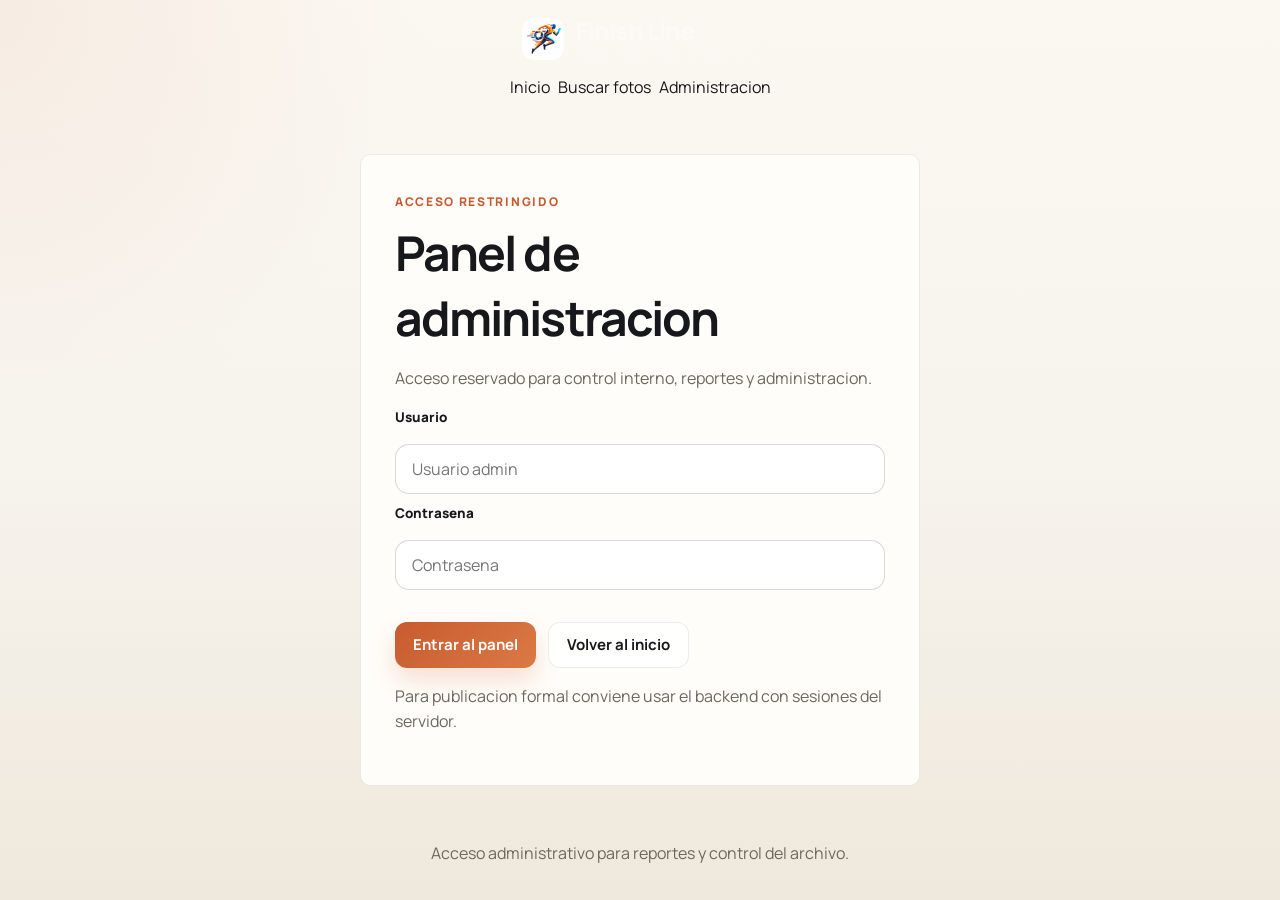
==== admin.html @ 40e3739c "Actualizar sitio y backend" ====
<!doctype html>
<html lang="es">
<head>
  <meta charset="UTF-8">
  <meta name="viewport" content="width=device-width, initial-scale=1.0">
  <title>Finish Line | Administracion</title>
  <meta
    name="description"
    content="Acceso de administrador para controlar reportes y compras."
  >
  <meta name="robots" content="noindex, nofollow, noarchive">
  <link rel="preconnect" href="https://fonts.googleapis.com">
  <link rel="preconnect" href="https://fonts.gstatic.com" crossorigin>
  <link
    href="https://fonts.googleapis.com/css2?family=Manrope:wght@400;500;600;700;800&display=swap"
    rel="stylesheet"
  >
  <link rel="icon" href="assets/brand/favicon.png" type="image/png">
  <link rel="stylesheet" href="styles.css">
</head>
<body data-page="admin-login">
  <header class="site-header">
    <a class="brand" href="index.html">
      <span class="brand-mark"><img src="assets/brand/logo-mark.png" alt="Logo Finish Line"></span>
      <span class="brand-copy">
        <strong>Finish Line</strong>
        <small>Panel de administracion</small>
      </span>
    </a>

    <nav class="site-nav" aria-label="Navegacion principal">
      <a href="index.html">Inicio</a>
      <a href="carrera.html?race=cdmx-maraton-2025">Buscar fotos</a>
      <a href="admin.html" class="is-active">Administracion</a>
    </nav>
  </header>

  <main class="page-shell admin-shell">
    <section class="admin-login-card">
      <span class="eyebrow">Acceso restringido</span>
      <h1>Panel de administracion</h1>
      <p class="lead admin-lead">
        Acceso reservado para control interno, reportes y administracion.
      </p>

      <form id="admin-login-form" class="admin-form">
        <label class="field-label" for="admin-user">Usuario</label>
        <input
          id="admin-user"
          class="text-input"
          type="text"
          autocomplete="username"
          placeholder="Usuario admin"
        >

        <label class="field-label" for="admin-password">Contrasena</label>
        <input
          id="admin-password"
          class="text-input"
          type="password"
          autocomplete="current-password"
          placeholder="Contrasena"
        >

        <p class="muted-copy hidden" id="admin-login-error"></p>

        <div class="button-row compact-row">
          <button class="btn btn-primary" type="submit">Entrar al panel</button>
          <a class="btn btn-secondary" href="index.html">Volver al inicio</a>
        </div>
      </form>

      <p class="muted-copy admin-footnote">
        Para publicacion formal conviene usar el backend con sesiones del servidor.
      </p>
    </section>
  </main>

  <footer class="site-footer">
    <p>Acceso administrativo para reportes y control del archivo.</p>
  </footer>

  <script src="data.js" defer></script>
  <script src="app.js" defer></script>
</body>
</html>
---- styles.css ----
:root {
  --bg: #f7f4ee;
  --bg-strong: #efe8dc;
  --surface: #fffdf9;
  --surface-soft: #f4eee4;
  --surface-dark: #17181c;
  --surface-dark-2: #23252b;
  --ink: #17181c;
  --ink-soft: #6d675f;
  --ink-inverse: #fbfaf7;
  --line: rgba(23, 24, 28, 0.08);
  --line-strong: rgba(23, 24, 28, 0.16);
  --accent: #c75b2f;
  --accent-strong: #9f451f;
  --accent-soft: rgba(199, 91, 47, 0.1);
  --danger: #b63a34;
  --shadow-lg: 0 24px 48px rgba(38, 31, 21, 0.08);
  --shadow-md: 0 14px 28px rgba(38, 31, 21, 0.06);
  --radius-xl: 22px;
  --radius-lg: 18px;
  --radius-md: 14px;
  --radius-sm: 10px;
  --max-width: 1440px;
}

* {
  box-sizing: border-box;
}

html {
  scroll-behavior: smooth;
}

body {
  margin: 0;
  min-height: 100vh;
  font-family: "Manrope", sans-serif;
  color: var(--ink);
  background:
    radial-gradient(circle at top left, rgba(199, 91, 47, 0.08), transparent 28%),
    linear-gradient(180deg, #fbf8f2 0%, var(--bg) 48%, var(--bg-strong) 100%);
}

body.admin-protected main,
body.admin-protected footer {
  visibility: hidden;
}

body.admin-protected.is-admin-ready main,
body.admin-protected.is-admin-ready footer {
  visibility: visible;
}

img {
  display: block;
  max-width: 100%;
}

a {
  color: inherit;
  text-decoration: none;
}

button,
input {
  font: inherit;
}

select {
  font: inherit;
}

.hidden {
  display: none !important;
}

.sr-only {
  position: absolute;
  width: 1px;
  height: 1px;
  padding: 0;
  margin: -1px;
  overflow: hidden;
  clip: rect(0, 0, 0, 0);
  white-space: nowrap;
  border: 0;
}

.site-header,
.site-main,
.site-footer,
.page-shell {
  width: min(calc(100% - 48px), var(--max-width));
  margin-inline: auto;
}

.site-header {
  display: flex;
  flex-direction: column;
  align-items: center;
  justify-content: center;
  gap: 12px;
  width: 100%;
  margin-top: 0;
  margin-inline: 0;
  padding: 14px max(28px, calc((100vw - var(--max-width)) / 2 + 24px)) 12px;
  border-radius: 0;
}

.site-header-dark {
  background: linear-gradient(180deg, rgba(23, 24, 28, 0.98), rgba(23, 24, 28, 0.94));
  border-bottom: 1px solid rgba(255, 255, 255, 0.06);
  box-shadow: none;
}

.brand {
  display: inline-flex;
  align-items: center;
  gap: 12px;
  justify-content: center;
}

.brand-mark {
  width: 42px;
  height: 42px;
  display: grid;
  place-items: center;
  border-radius: 12px;
  background: #ffffff;
  color: var(--ink-inverse);
  border: 0;
  font-size: 0.78rem;
  font-weight: 800;
  letter-spacing: 0.12em;
  overflow: hidden;
}

.brand-mark img {
  width: 100%;
  height: 100%;
  display: block;
  object-fit: cover;
}

.brand-copy {
  display: grid;
  gap: 2px;
}

.brand-copy strong {
  color: var(--ink-inverse);
  font-size: 1.55rem;
  font-weight: 800;
  letter-spacing: -0.04em;
}

.brand-copy small {
  color: rgba(248, 250, 252, 0.62);
  font-size: 0.68rem;
  letter-spacing: 0.18em;
  text-transform: uppercase;
}

.site-nav {
  display: inline-flex;
  align-items: center;
  gap: 8px;
  flex-wrap: wrap;
  justify-content: center;
}

.site-nav-dark a {
  padding: 10px 8px;
  border-radius: 0;
  color: rgba(248, 250, 252, 0.84);
  font-size: 0.92rem;
  font-weight: 700;
  border-bottom: 2px solid transparent;
  transition: border-color 160ms ease, color 160ms ease, transform 160ms ease;
}

.site-nav-dark a:hover,
.site-nav-dark a.is-active {
  background: transparent;
  color: #ffffff;
  border-color: var(--accent);
  transform: translateY(-1px);
}

.cart-link {
  display: inline-flex;
  align-items: center;
  gap: 8px;
}

.cart-count {
  display: inline-flex;
  align-items: center;
  justify-content: center;
  min-width: 22px;
  height: 22px;
  padding: 0 6px;
  border-radius: 999px;
  background: var(--accent);
  color: #ffffff;
  font-size: 0.74rem;
  font-weight: 800;
}

.site-main {
  padding: 34px 0 64px;
}

body[data-page="home"] .site-main {
  width: 100%;
  padding-top: 0;
  padding-bottom: 48px;
}

.site-footer {
  padding: 12px 0 34px;
}

.site-footer p {
  margin: 0;
  color: var(--ink-soft);
  text-align: center;
}

.eyebrow {
  display: inline-flex;
  margin-bottom: 10px;
  color: var(--accent);
  font-size: 0.75rem;
  font-weight: 800;
  letter-spacing: 0.14em;
  text-transform: uppercase;
}

.lead,
.muted-copy,
.section-heading p,
.race-card p,
.step-card p,
.finder-card p,
.cart-item-copy p,
.cart-item-copy small,
.admin-footnote,
.admin-lead {
  color: var(--ink-soft);
  line-height: 1.6;
}

.section {
  padding: 26px 0 10px;
}

.section-tight {
  padding-top: 10px;
}

.section-heading {
  max-width: 980px;
}

.section-heading h1,
.section-heading h2,
.results-header h2,
.finder-card h2,
.admin-login-card h1,
.modal-card h2,
.step-card h3,
.race-card h3,
.cart-item-copy h3 {
  margin: 0;
  letter-spacing: -0.04em;
}

.section-heading h1,
.section-heading h2 {
  margin-bottom: 8px;
  font-size: clamp(1.8rem, 3.2vw, 2.8rem);
  line-height: 1.12;
}

.section-heading-row {
  display: flex;
  align-items: end;
  justify-content: space-between;
  gap: 18px;
}

.section-heading-compact {
  margin-bottom: 18px;
}

.section-heading-inline {
  display: flex;
  align-items: baseline;
  gap: 14px;
  flex-wrap: wrap;
}

.section-link {
  display: inline-flex;
  margin-top: 10px;
}

.text-link {
  color: var(--accent-strong);
  font-weight: 700;
  white-space: nowrap;
}

.button-row,
.results-header,
.photo-actions,
.race-card-footer,
.chip-list,
.report-actions {
  display: flex;
  gap: 12px;
}

.button-row {
  margin-top: 22px;
  flex-wrap: wrap;
}

.btn {
  display: inline-flex;
  align-items: center;
  justify-content: center;
  gap: 8px;
  min-height: 46px;
  padding: 0 18px;
  border: 0;
  border-radius: 12px;
  cursor: pointer;
  font-size: 0.94rem;
  font-weight: 700;
  transition: transform 160ms ease, box-shadow 160ms ease, background 160ms ease;
}

.btn:hover {
  transform: translateY(-1px);
}

.btn-primary {
  background: linear-gradient(135deg, var(--accent), #db7a45);
  color: #ffffff;
  box-shadow: 0 12px 24px rgba(199, 91, 47, 0.18);
}

.btn-secondary {
  background: rgba(255, 255, 255, 0.86);
  color: var(--ink);
  border: 1px solid var(--line);
}

.stretch {
  width: 100%;
}

.field-label {
  display: block;
  margin-bottom: 8px;
  font-size: 0.84rem;
  font-weight: 800;
}

.text-input {
  width: 100%;
  min-height: 50px;
  padding: 0 16px;
  border-radius: 14px;
  border: 1px solid var(--line-strong);
  background: #ffffff;
  color: var(--ink);
  outline: none;
  transition: border-color 160ms ease, box-shadow 160ms ease;
}

.text-input:focus {
  border-color: rgba(255, 106, 0, 0.5);
  box-shadow: 0 0 0 4px rgba(255, 106, 0, 0.12);
}

.home-hero {
  display: block;
  width: 100%;
  min-height: 620px;
  padding: 36px max(28px, calc((100vw - var(--max-width)) / 2 + 24px)) 48px;
  background-image:
    linear-gradient(180deg, rgba(11, 13, 18, 0.24), rgba(11, 13, 18, 0.12)),
    url("assets/races/cdmx-21k-2026/cover.jpg");
  background-size: cover;
  background-position: center;
}

.home-hero-copy,
.home-search-panel,
.catalog-hero,
.event-hero,
.finder-card,
.results-shell,
.race-card,
.step-card,
.report-table-shell,
.report-card,
.admin-login-card {
  background: var(--surface);
  border: 1px solid var(--line);
  box-shadow: none;
}

.home-hero-copy,
.home-search-panel,
.catalog-hero,
.event-hero,
.finder-card,
.results-shell,
.race-card,
.step-card,
.report-table-shell,
.report-card,
.admin-login-card {
  border-radius: 10px;
}

.home-hero-surface {
  min-height: 520px;
  display: grid;
  place-items: center;
}

.hero-search-shell {
  width: min(100%, 1180px);
  padding: 38px 52px 32px;
  border-radius: 18px;
  background: rgba(255, 253, 249, 0.92);
  border: 1px solid rgba(255, 255, 255, 0.72);
  backdrop-filter: blur(6px);
  text-align: center;
}

.hero-kicker {
  display: inline-flex;
  margin-bottom: 10px;
  color: var(--accent);
  font-size: 0.8rem;
  font-weight: 800;
  letter-spacing: 0.24em;
  text-transform: uppercase;
}

.hero-search-shell h1 {
  margin: 0 0 24px;
  color: #0f1828;
  font-size: clamp(1.9rem, 3vw, 3.2rem);
  font-weight: 600;
  letter-spacing: 0.32em;
  text-transform: uppercase;
}

.hero-search-form {
  display: grid;
  grid-template-columns: minmax(260px, 1fr) minmax(260px, 1fr) 132px;
  gap: 18px;
  align-items: center;
}

.hero-search-control {
  width: 100%;
  min-height: 58px;
  padding: 0 20px;
  border: 1px solid rgba(15, 24, 40, 0.16);
  background: rgba(255, 255, 255, 0.96);
  color: #0f1828;
  font-size: 1rem;
  border-radius: 10px;
  outline: none;
}

.hero-search-button {
  min-height: 58px;
  border: 0;
  border-radius: 999px;
  background: #c11d1d;
  color: #ffffff;
  font-size: 0.98rem;
  font-weight: 800;
  cursor: pointer;
}

.event-grid {
  display: grid;
  gap: 18px;
  grid-template-columns: repeat(auto-fit, minmax(230px, 1fr));
}

.section-gallery {
  background: rgba(250, 246, 239, 0.88);
}

.gallery-grid {
  display: grid;
  gap: 18px;
  grid-template-columns: repeat(auto-fit, minmax(250px, 1fr));
}

.gallery-preview-card {
  overflow: hidden;
  border: 1px solid var(--line);
  border-radius: 10px;
  background: linear-gradient(180deg, rgba(255, 255, 255, 0.96), rgba(249, 243, 235, 0.98));
}

.gallery-preview-link {
  display: grid;
  height: 100%;
}

.gallery-preview-media {
  min-height: 220px;
  background-size: cover;
  background-position: center;
}

.gallery-preview-content {
  display: grid;
  gap: 10px;
  padding: 18px 18px 20px;
}

.gallery-preview-content h3 {
  margin: 0;
  font-size: 1.12rem;
  line-height: 1.18;
}

.gallery-preview-content p {
  margin: 0;
}

body[data-page="home"] .section {
  width: 100%;
  margin: 0;
  padding: 34px max(28px, calc((100vw - var(--max-width)) / 2 + 24px));
  border-bottom: 1px solid rgba(199, 91, 47, 0.08);
  background: rgba(255, 252, 247, 0.58);
}

.event-grid-full {
  grid-template-columns: repeat(auto-fit, minmax(320px, 1fr));
}

.race-card {
  overflow: hidden;
  background: linear-gradient(180deg, rgba(255, 255, 255, 0.95), rgba(251, 247, 240, 0.98));
}

.race-card-media {
  min-height: 210px;
  background-size: cover;
  background-position: center;
}

.race-card-content {
  padding: 20px 20px 14px;
  display: grid;
  gap: 10px;
}

.race-card h3 {
  font-size: 1.16rem;
  line-height: 1.14;
}

.race-meta {
  display: flex;
  flex-wrap: wrap;
  gap: 8px;
}

.tag,
.chip {
  display: inline-flex;
  align-items: center;
  justify-content: center;
  min-height: 30px;
  padding: 0 12px;
  border-radius: 999px;
  font-size: 0.78rem;
  font-weight: 800;
}

.tag {
  background: var(--accent-soft);
  color: var(--accent-strong);
}

.tag.subtle,
.chip {
  background: rgba(17, 19, 24, 0.05);
  color: var(--ink);
}

.chip {
  border: 1px solid rgba(17, 19, 24, 0.06);
  cursor: pointer;
}

.race-card-footer {
  padding: 0 18px 18px;
}

.pricing-grid {
  display: grid;
  gap: 18px;
  grid-template-columns: repeat(auto-fit, minmax(320px, 1fr));
}

.pricing-card {
  display: grid;
  gap: 12px;
  padding: 24px;
  background: rgba(255, 253, 249, 0.96);
  border: 1px solid var(--line);
  border-radius: 10px;
}

.pricing-card h2 {
  margin: 0;
  font-size: 1.35rem;
  letter-spacing: -0.03em;
}

.catalog-hero {
  display: flex;
  align-items: end;
  justify-content: space-between;
  gap: 18px;
  padding: 30px;
  background: linear-gradient(180deg, rgba(255, 253, 249, 0.96), rgba(245, 237, 226, 0.9));
}

.catalog-search {
  width: min(100%, 520px);
}

.event-hero {
  min-height: 280px;
  padding: 30px;
  display: flex;
  align-items: end;
  color: #ffffff;
  background-size: cover;
  background-position: center;
}

.event-hero-copy {
  width: 100%;
  display: flex;
  align-items: end;
  justify-content: space-between;
  gap: 18px;
  flex-wrap: wrap;
}

.event-hero-copy h1 {
  margin: 0 0 8px;
  max-width: 18ch;
  font-size: clamp(2.1rem, 3.8vw, 3.5rem);
  line-height: 0.96;
}

.event-hero-copy p,
.event-hero-copy small {
  margin: 0;
  color: rgba(248, 250, 252, 0.86);
}

.event-hero-stats {
  display: flex;
  flex-wrap: wrap;
  gap: 10px;
}

.event-hero-stats span {
  display: inline-flex;
  align-items: center;
  min-height: 36px;
  padding: 0 14px;
  border-radius: 999px;
  background: rgba(255, 255, 255, 0.12);
  color: #ffffff;
  font-size: 0.86rem;
  font-weight: 800;
}

.finder-layout,
.cart-layout {
  display: grid;
  grid-template-columns: minmax(420px, 520px) minmax(0, 1fr);
  gap: 28px;
  align-items: start;
  margin-top: 22px;
}

.finder-sidebar {
  display: grid;
  gap: 18px;
}

.finder-card,
.results-shell {
  padding: 24px;
  background: linear-gradient(180deg, rgba(255, 253, 249, 0.98), rgba(248, 242, 233, 0.96));
}

.finder-card h2,
.results-header h2 {
  margin-bottom: 8px;
  font-size: 1.5rem;
}

.search-form {
  display: grid;
  grid-template-columns: minmax(0, 1fr) minmax(0, 1fr);
  gap: 10px;
  align-items: center;
}

.search-form .btn {
  grid-column: 1 / -1;
  width: 100%;
}

.chip-list {
  margin-top: 16px;
  flex-wrap: wrap;
}

.results-header {
  align-items: end;
  justify-content: space-between;
  margin-bottom: 18px;
  flex-wrap: wrap;
}

.photo-grid {
  display: grid;
  gap: 18px;
  grid-template-columns: repeat(auto-fit, minmax(250px, 1fr));
}

.photo-card {
  display: grid;
  overflow: hidden;
  border-radius: var(--radius-lg);
  background: rgba(255, 253, 249, 0.98);
  border: 1px solid rgba(255, 255, 255, 0.9);
  box-shadow: none;
}

.photo-media {
  position: relative;
  min-height: 280px;
  background-size: cover;
  background-position: center;
}

.lock-overlay {
  position: absolute;
  inset: 0;
  display: grid;
  place-items: center;
  padding: 20px;
  text-align: center;
  color: #ffffff;
  background:
    linear-gradient(180deg, rgba(9, 12, 18, 0.18), rgba(9, 12, 18, 0.72)),
    repeating-linear-gradient(
      135deg,
      rgba(255, 255, 255, 0.08) 0 18px,
      rgba(255, 255, 255, 0.02) 18px 36px
    );
}

.watermark {
  position: absolute;
  left: 10%;
  top: 22%;
  font-size: 0.92rem;
  font-weight: 800;
  letter-spacing: 0.18em;
  opacity: 0.18;
  transform: rotate(-14deg);
}

.watermark-alt {
  top: auto;
  bottom: 18%;
  left: auto;
  right: 8%;
  transform: rotate(-12deg);
}

.photo-content {
  display: grid;
  gap: 10px;
  padding: 18px 18px 14px;
}

.photo-content h3 {
  font-size: 1.14rem;
  line-height: 1.14;
}

.photo-meta-row {
  display: flex;
  flex-wrap: wrap;
  gap: 8px;
}

.photo-actions {
  padding: 0 18px 18px;
}

.price-box {
  display: grid;
  gap: 4px;
  padding: 14px 16px;
  margin-top: 14px;
  border-radius: 16px;
  background: rgba(199, 91, 47, 0.08);
  border: 1px solid rgba(199, 91, 47, 0.14);
}

.price-box strong {
  font-size: 1.65rem;
}

.cart-list {
  display: grid;
  gap: 14px;
}

.cart-item {
  display: grid;
  grid-template-columns: 120px minmax(0, 1fr) auto;
  gap: 16px;
  align-items: center;
  padding: 16px;
  border-radius: 16px;
  background: rgba(255, 253, 249, 0.98);
  border: 1px solid var(--line);
  box-shadow: none;
}

.cart-item-media {
  min-height: 90px;
  border-radius: 14px;
  background-size: cover;
  background-position: center;
}

.cart-item-copy h3 {
  margin-bottom: 6px;
  font-size: 1.04rem;
  line-height: 1.15;
}

.cart-item-copy p,
.cart-item-copy small {
  margin: 0;
}

.cart-item-actions {
  display: grid;
  justify-items: end;
  gap: 10px;
}

.cart-item-actions strong {
  font-size: 1.08rem;
}

.btn-link {
  padding: 0;
  border: 0;
  background: transparent;
  color: var(--danger);
  cursor: pointer;
  font-weight: 700;
}

.checkout-form,
.admin-form,
.payment-form {
  display: grid;
  gap: 10px;
}

#cart-error,
#payment-error,
#admin-login-error {
  margin: 0;
  color: var(--danger);
}

.empty-card {
  padding: 26px;
  border-radius: var(--radius-lg);
  background: rgba(255, 253, 249, 0.98);
  border: 1px solid var(--line);
}

.empty-card h3 {
  margin: 0 0 8px;
  font-size: 1.3rem;
}

.empty-card p {
  margin: 0 0 16px;
}

.admin-shell {
  display: grid;
  place-items: center;
  min-height: calc(100vh - 180px);
}

.admin-login-card {
  width: min(100%, 560px);
  padding: 34px;
}

.admin-login-card h1 {
  margin-bottom: 12px;
  font-size: clamp(2rem, 4vw, 3rem);
}

.report-hero {
  display: flex;
  align-items: end;
  justify-content: space-between;
  gap: 20px;
}

.report-actions {
  flex-wrap: wrap;
}

.report-grid {
  display: grid;
  gap: 18px;
  grid-template-columns: repeat(auto-fit, minmax(220px, 1fr));
}

.report-card {
  padding: 22px;
}

.report-card strong {
  display: block;
  margin-bottom: 8px;
  font-size: 1.8rem;
}

.report-table-shell {
  padding: 28px;
}

.table-wrap {
  overflow: auto;
  border-radius: var(--radius-lg);
  border: 1px solid var(--line);
  background: #ffffff;
}

.report-table {
  width: 100%;
  min-width: 820px;
  border-collapse: collapse;
}

.report-table th,
.report-table td {
  padding: 14px 16px;
  text-align: left;
  border-bottom: 1px solid rgba(17, 19, 24, 0.08);
}

.report-table th {
  background: #ffffff;
  font-size: 0.78rem;
  letter-spacing: 0.08em;
  text-transform: uppercase;
  color: var(--ink-soft);
}

.modal-shell {
  position: fixed;
  inset: 0;
  display: grid;
  place-items: center;
  padding: 22px;
  background: rgba(15, 23, 42, 0.42);
  backdrop-filter: blur(10px);
  z-index: 30;
}

.modal-card {
  width: min(100%, 520px);
  padding: 28px;
  border-radius: var(--radius-xl);
  background: #ffffff;
  box-shadow: var(--shadow-lg);
}

.modal-close {
  display: inline-flex;
  margin-left: auto;
  margin-bottom: 18px;
  padding: 0;
  border: 0;
  background: transparent;
  color: var(--ink-soft);
  cursor: pointer;
}

@media (max-width: 980px) {
  .catalog-hero,
  .cart-layout,
  .report-hero {
    grid-template-columns: 1fr;
    flex-direction: column;
  }

  .section-heading-row,
  .section-heading-inline {
    flex-direction: column;
    align-items: flex-start;
  }
}

@media (max-width: 1200px) {
  .finder-layout {
    grid-template-columns: 1fr;
  }
}

@media (max-width: 760px) {
  .site-header {
    flex-direction: column;
    align-items: center;
    padding: 18px 20px;
  }

  .site-nav {
    width: 100%;
    overflow-x: auto;
    justify-content: flex-start;
  }

  .catalog-hero,
  .event-hero,
  .finder-card,
  .results-shell,
  .report-table-shell,
  .admin-login-card {
    padding: 22px;
  }

  .home-hero,
  body[data-page="home"] .section {
    padding-left: 20px;
    padding-right: 20px;
  }

  .site-main,
  .site-footer,
  .page-shell {
    width: min(calc(100% - 24px), var(--max-width));
  }

  .section-heading h1,
  .section-heading h2 {
    font-size: clamp(1.7rem, 8vw, 2.5rem);
  }

  .event-grid,
  .event-grid-full,
  .gallery-grid,
  .photo-grid,
  .report-grid {
    grid-template-columns: 1fr;
  }

  .hero-search-shell {
    padding: 26px 18px 22px;
  }

  .hero-search-shell h1 {
    margin-bottom: 18px;
    font-size: clamp(1.3rem, 6vw, 2rem);
    letter-spacing: 0.16em;
  }

  .hero-search-form {
    grid-template-columns: 1fr;
    gap: 12px;
  }

  .search-form {
    grid-template-columns: 1fr;
  }

  .cart-item {
    grid-template-columns: 1fr;
  }

  .cart-item-actions {
    justify-items: start;
  }
}
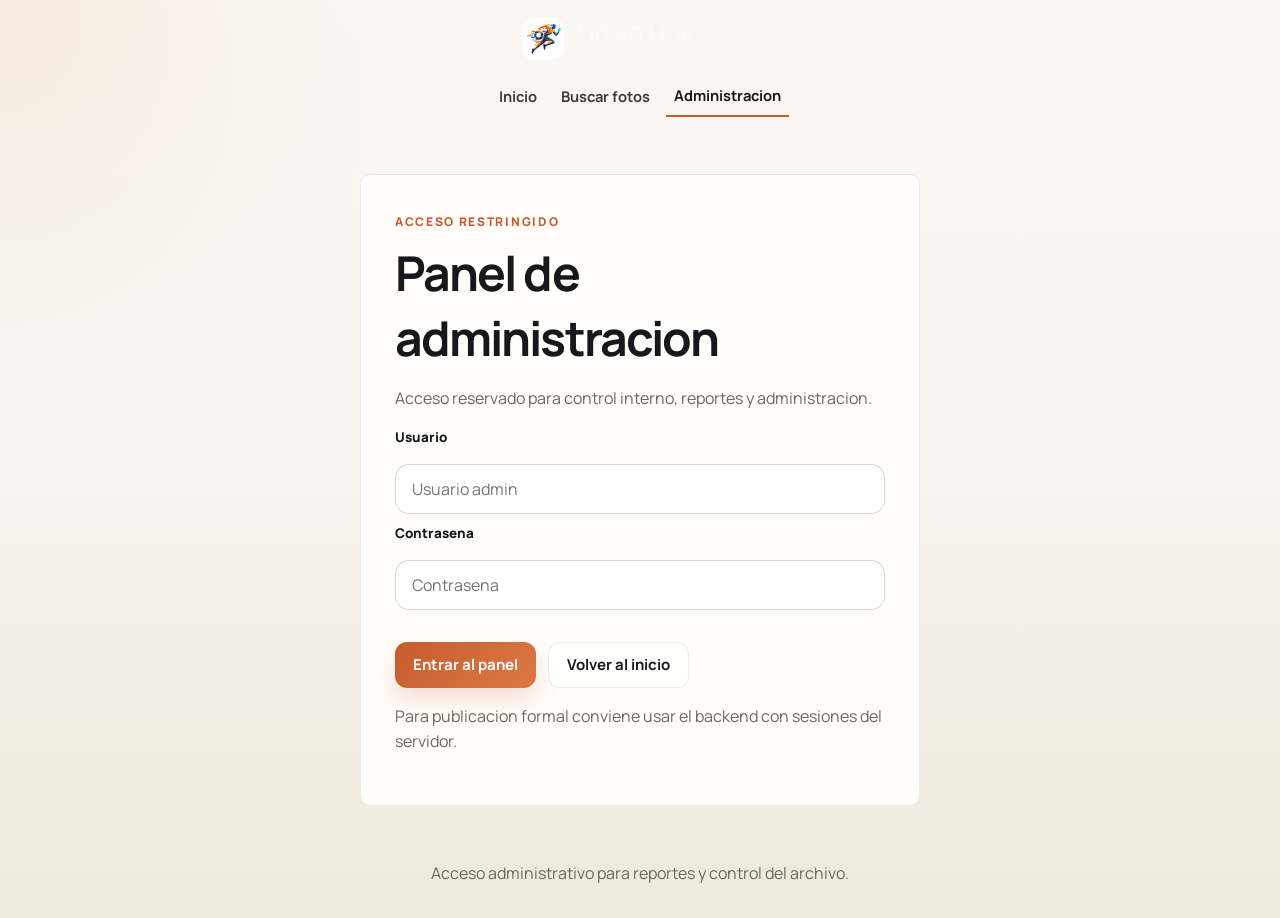
==== commit 2a486ace: "Mejorar experiencia movil del sitio - reestructura la navegacion para telefono con botones mas claro" ====
--- a/admin.html
+++ b/admin.html
@@ -20,15 +20,17 @@
 </head>
 <body data-page="admin-login">
   <header class="site-header">
-    <a class="brand" href="index.html">
-      <span class="brand-mark"><img src="assets/brand/logo-mark.png" alt="Logo Finish Line"></span>
-      <span class="brand-copy">
-        <strong>Finish Line</strong>
-        <small>Panel de administracion</small>
-      </span>
-    </a>
+    <div class="site-header-bar">
+      <a class="brand" href="index.html">
+        <span class="brand-mark"><img src="assets/brand/logo-mark.png" alt="Logo Finish Line"></span>
+        <span class="brand-copy">
+          <strong>Finish Line</strong>
+          <small>Panel de administracion</small>
+        </span>
+      </a>
+    </div>
 
-    <nav class="site-nav" aria-label="Navegacion principal">
+    <nav id="site-nav-primary" class="site-nav" aria-label="Navegacion principal">
       <a href="index.html">Inicio</a>
       <a href="carrera.html?race=cdmx-maraton-2025">Buscar fotos</a>
       <a href="admin.html" class="is-active">Administracion</a>
--- a/styles.css
+++ b/styles.css
@@ -107,6 +107,21 @@
   border-radius: 0;
 }
 
+.site-header-bar {
+  display: flex;
+  align-items: center;
+  justify-content: center;
+  width: 100%;
+  gap: 16px;
+}
+
+.site-header-bar > *,
+.catalog-hero > *,
+.event-hero-copy > *,
+.results-header > * {
+  min-width: 0;
+}
+
 .site-header-dark {
   background: linear-gradient(180deg, rgba(23, 24, 28, 0.98), rgba(23, 24, 28, 0.94));
   border-bottom: 1px solid rgba(255, 255, 255, 0.06);
@@ -169,14 +184,26 @@
   justify-content: center;
 }
 
-.site-nav-dark a {
+.site-nav a {
   padding: 10px 8px;
   border-radius: 0;
-  color: rgba(248, 250, 252, 0.84);
+  color: rgba(23, 24, 28, 0.84);
   font-size: 0.92rem;
   font-weight: 700;
   border-bottom: 2px solid transparent;
   transition: border-color 160ms ease, color 160ms ease, transform 160ms ease;
+  white-space: nowrap;
+}
+
+.site-nav a:hover,
+.site-nav a.is-active {
+  color: var(--ink);
+  border-color: var(--accent);
+  transform: translateY(-1px);
+}
+
+.site-nav-dark a {
+  color: rgba(248, 250, 252, 0.84);
 }
 
 .site-nav-dark a:hover,
@@ -274,6 +301,7 @@
 .cart-item-copy h3 {
   margin: 0;
   letter-spacing: -0.04em;
+  overflow-wrap: break-word;
 }
 
 .section-heading h1,
@@ -1054,15 +1082,64 @@
 
 @media (max-width: 760px) {
   .site-header {
-    flex-direction: column;
-    align-items: center;
-    padding: 18px 20px;
+    align-items: stretch;
+    gap: 10px;
+    padding: 14px 16px 12px;
+  }
+
+  .site-header-bar {
+    justify-content: flex-start;
+    padding-right: 0;
+  }
+
+  .brand {
+    min-width: 0;
+    gap: 10px;
+  }
+
+  .brand-mark {
+    width: 38px;
+    height: 38px;
+    border-radius: 10px;
+  }
+
+  .brand-copy strong {
+    font-size: 1.16rem;
+  }
+
+  .brand-copy small {
+    font-size: 0.58rem;
+    letter-spacing: 0.14em;
   }
 
   .site-nav {
     width: 100%;
-    overflow-x: auto;
-    justify-content: flex-start;
+    display: grid;
+    grid-template-columns: repeat(2, minmax(0, 1fr));
+    gap: 8px;
+    padding-top: 0;
+  }
+
+  .site-nav.is-open {
+    display: grid;
+  }
+
+  .site-nav a {
+    display: inline-flex;
+    align-items: center;
+    justify-content: center;
+    width: 100%;
+    min-height: 46px;
+    padding: 10px 12px;
+    border: 1px solid var(--line);
+    border-bottom-width: 1px;
+    border-radius: 12px;
+    background: rgba(255, 255, 255, 0.9);
+  }
+
+  .site-nav-dark a {
+    background: rgba(255, 255, 255, 0.06);
+    border-color: rgba(255, 255, 255, 0.08);
   }
 
   .catalog-hero,
@@ -1071,7 +1148,12 @@
   .results-shell,
   .report-table-shell,
   .admin-login-card {
-    padding: 22px;
+    padding: 20px;
+  }
+
+  .catalog-hero .section-heading,
+  .event-hero-copy > div {
+    width: 100%;
   }
 
   .home-hero,
@@ -1080,10 +1162,26 @@
     padding-right: 20px;
   }
 
+  .home-hero {
+    min-height: 480px;
+    padding-top: 24px;
+    padding-bottom: 28px;
+    background-position: center;
+  }
+
+  .home-hero-surface {
+    min-height: 340px;
+  }
+
   .site-main,
   .site-footer,
   .page-shell {
     width: min(calc(100% - 24px), var(--max-width));
+  }
+
+  .site-main {
+    padding-top: 22px;
+    padding-bottom: 44px;
   }
 
   .section-heading h1,
@@ -1100,13 +1198,16 @@
   }
 
   .hero-search-shell {
-    padding: 26px 18px 22px;
+    width: 100%;
+    padding: 24px 16px 18px;
+    border-radius: 16px;
   }
 
   .hero-search-shell h1 {
     margin-bottom: 18px;
-    font-size: clamp(1.3rem, 6vw, 2rem);
-    letter-spacing: 0.16em;
+    font-size: clamp(1.15rem, 7vw, 1.8rem);
+    line-height: 1.14;
+    letter-spacing: 0.08em;
   }
 
   .hero-search-form {
@@ -1114,15 +1215,82 @@
     gap: 12px;
   }
 
+  .hero-search-control,
+  .hero-search-button,
+  .text-input,
+  .btn {
+    min-height: 52px;
+  }
+
+  .event-hero {
+    min-height: 220px;
+    padding: 20px;
+  }
+
+  .event-hero-copy h1 {
+    max-width: 11ch;
+    font-size: clamp(1.45rem, 6.5vw, 2rem);
+    line-height: 1.06;
+  }
+
+  .event-hero-copy p,
+  .event-hero-copy small {
+    font-size: 0.96rem;
+    overflow-wrap: break-word;
+  }
+
+  .finder-layout,
+  .cart-layout {
+    gap: 16px;
+    margin-top: 16px;
+  }
+
   .search-form {
     grid-template-columns: 1fr;
   }
 
+  .gallery-preview-media,
+  .race-card-media,
+  .photo-media {
+    min-height: 220px;
+  }
+
   .cart-item {
     grid-template-columns: 1fr;
+    padding: 14px;
   }
 
   .cart-item-actions {
     justify-items: start;
-  }
-}
+    width: 100%;
+  }
+
+  .photo-actions,
+  .results-header {
+    flex-direction: column;
+    align-items: flex-start;
+  }
+
+  .price-box strong {
+    font-size: 1.48rem;
+  }
+}
+
+@media (max-width: 420px) {
+  .brand-copy small {
+    display: none;
+  }
+
+  .brand-copy strong {
+    font-size: 1.04rem;
+  }
+
+  .hero-kicker {
+    font-size: 0.72rem;
+    letter-spacing: 0.18em;
+  }
+
+  .hero-search-shell h1 {
+    letter-spacing: 0.05em;
+  }
+}
